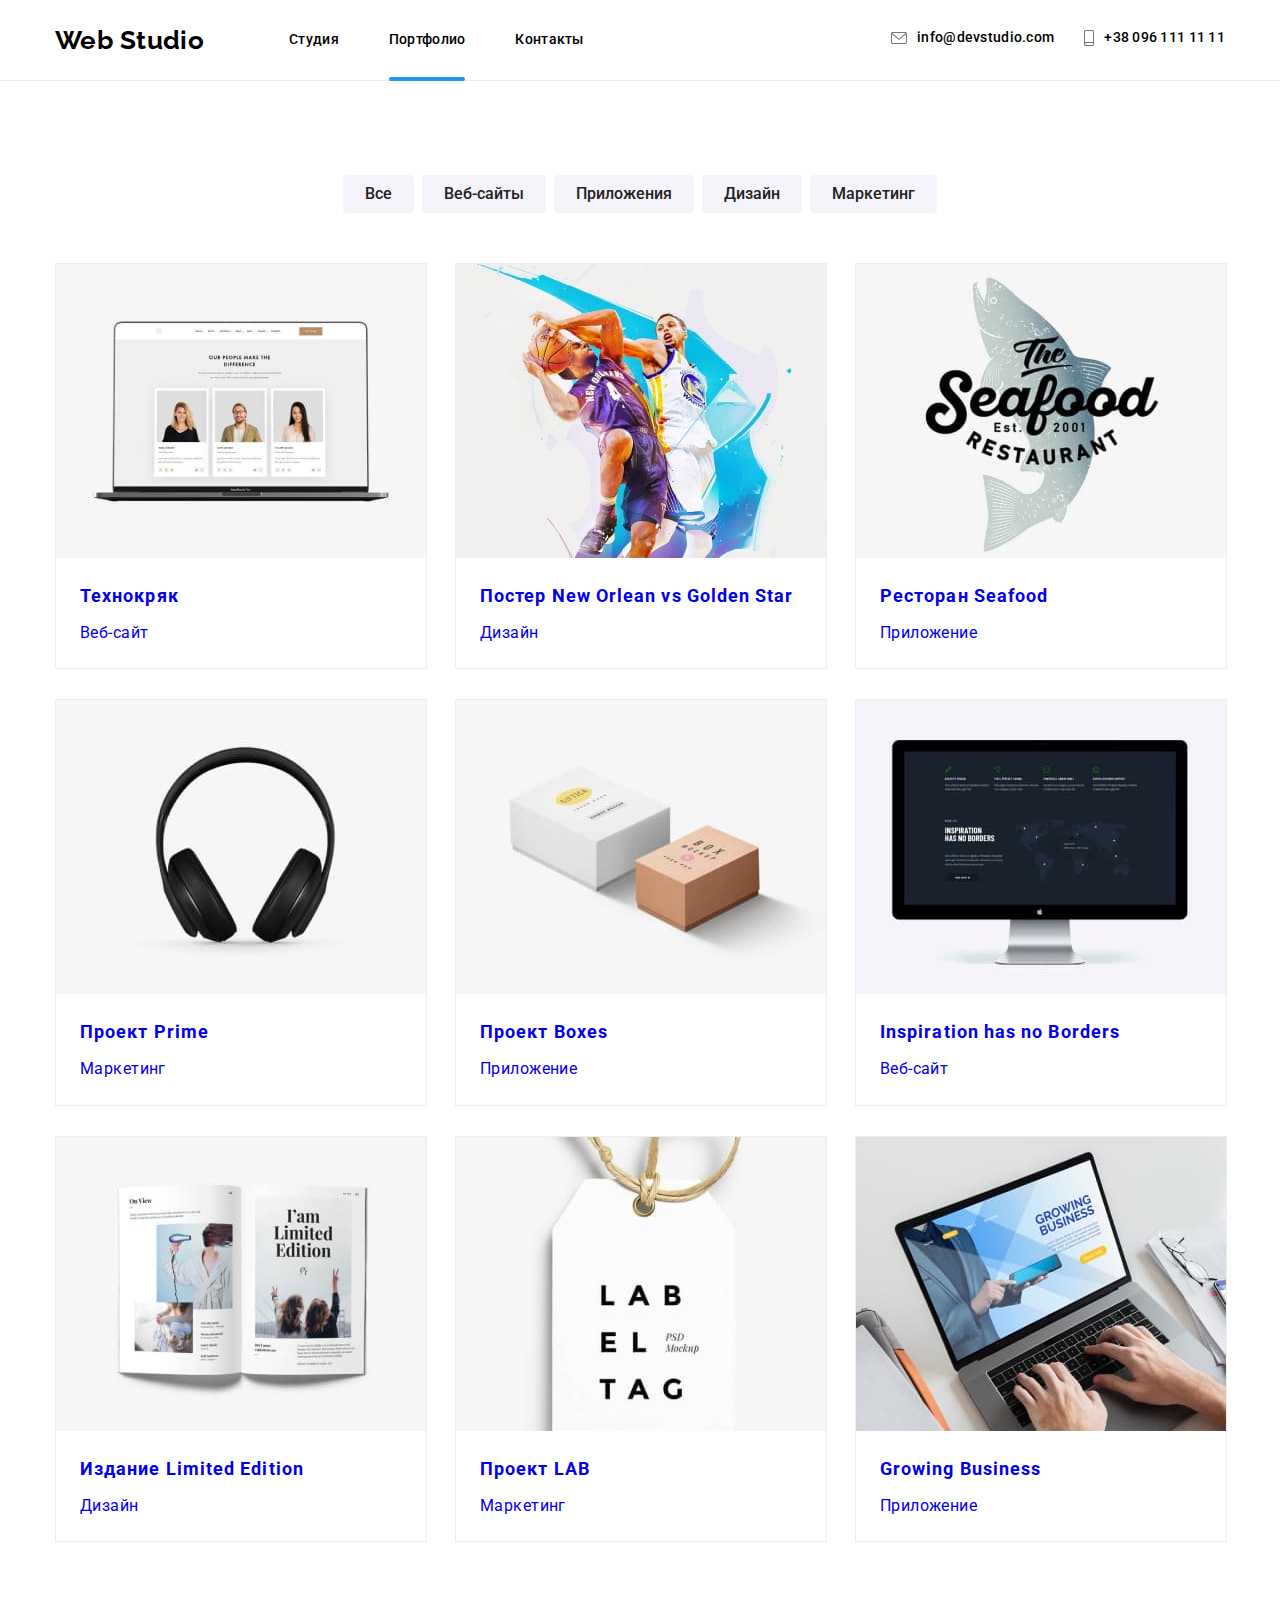
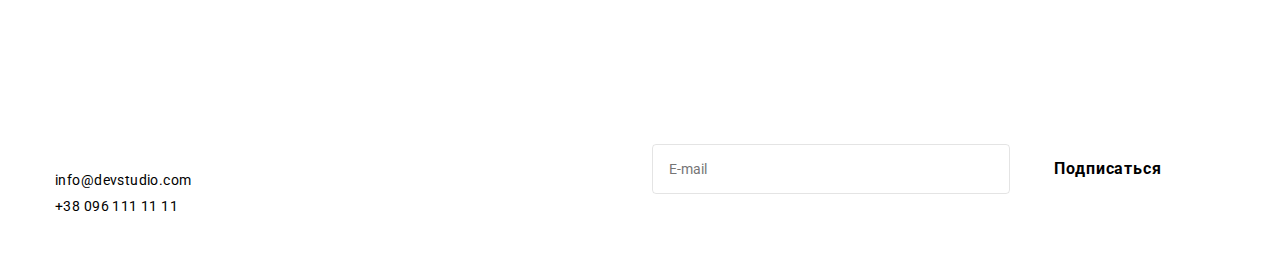
==== portfolio.html @ de75bc62 "Summary" ====
<!DOCTYPE html>
<html lang="ru">

<head>
  <meta charset="UTF-8">
  <meta name="viewport" content="width=device-width, initial-scale=1.0">
  <title>Портфолио</title>
  <link href="https://fonts.googleapis.com/css2?family=Raleway:wght@700&family=Roboto:wght@400;500;700;900&display=swap" rel="stylesheet">
  <link rel="stylesheet" href="https://cdnjs.cloudflare.com/ajax/libs/modern-normalize/0.7.0/modern-normalize.min.css">
  <link rel="stylesheet" href="./css/style.css">
  <script src="https://ajax.googleapis.com/ajax/libs/jquery/3.5.1/jquery.min.js"></script>
  <script src="./js/active-script.js"></script>
</head>

<body>
  <!-- Шапка сайта  -->
  <header class="page-header">

    <nav>
      <div class="container main-cont">
        <a href="./index.html" title="Logo" class="logo reset-link" lang="en"><span class="logo-color">Web</span> Studio</a>

        <ul class="menu reset-ul">
          <li class="items"><a href="./index.html" class="menu-link reset-link">Студия</a></li>
          <li class="items"><a href="./portfolio.html" class="menu-link reset-link">Портфолио</a></li>
          <li class="items"><a href="./" class="menu-link reset-link">Контакты</a></li>
        </ul>

        <ul class="contact reset-ul">
          <li class="items">
            <a href="mailto:info@devstudio.com" class="contact-link reset-link" lang="en">
              <svg class="icon-envelope">
                <use href="./images/sprite.svg#icon-envelope"></use>
              </svg><span>info@devstudio.com</span></a>
          </li>
          <li class="items">
            <a href="tel:+380961111111" class="contact-link reset-link">
              <svg class="icon-smartphone">
                <use href="./images/sprite.svg#icon-smartphone"></use>
              </svg><span>+38 096 111 11 11</span></a>
          </li>

        </ul>
      </div>
    </nav>
  </header>

  <section class="portfolio">
    <div class="container">

      <!-- Придумал заголовок H1  -->
      <h1 class="portfolio-title reset visually-hidden">Наши работы</h1>

      <nav>

        <ul class="menu-filter reset-ul">
          <li class="items">
            <button type="button" class="menu-button reset-button">Все</button>
          </li>
          <li class="items">
            <button type="button" class="menu-button reset-button">Веб-сайты</button>
          </li>
          <li class="items">
            <button type="button" class="menu-button reset-button">Приложения</button>
          </li>
          <li class="items">
            <button type="button" class="menu-button reset-button">Дизайн</button>
          </li>
          <li class="items">
            <button type="button" class="menu-button reset-button">Маркетинг</button>
          </li>

        </ul>

      </nav>

      <div class="project">

        <ul class="project-list reset-ul">

          <li class="project-items">
            <a href="" class="project-items-link reset-link">
<div class="project-items_images">
              <img src="./images/tehno.jpg" width="370" alt="Технокряк">
              <div class="project-items_text">
                <p class="project-desc reset">Технокряк это современная площадка распространения коронавируса. Компании используют эту платформу для цифрового шпионажа и атак на защищённые сервера конкурентов.</p>
               </div>
              </div>
              <div class="project-block">
                <h3 class="project-title reset">
                Технокряк
            </h3>
                <p class="project-text reset">Веб-сайт</p>
               
              </div>

            </a>
          </li>
          <li class="project-items">
            <!-- По макету я так понял, что при наведении на курсора на весь блок  -->
            <a href="" class="project-items-link reset-link">
              <div class="project-items_images">
              <img src="./images/poster.jpg" width="370" alt="Постер">
              <div class="project-items_text">
                <p class="project-desc reset">Технокряк это современная площадка распространения коронавируса. Компании используют эту платформу для цифрового шпионажа и атак на защищённые сервера конкурентов.</p>
               </div>
              </div>
              <div class="project-block">
                <h3 class="project-title reset">
            Постер New Orlean vs Golden Star
        </h3>
                <p class="project-text reset">Дизайн</p>
               
              </div>
            </a>
          </li>
          <li class="project-items">
            <a href="" class="project-items-link reset-link">
              <div class="project-items_images">
              <img src="./images/restoran.jpg" width="370" alt="Ресторан морепродукты">
              <div class="project-items_text">
                <p class="project-desc reset">Технокряк это современная площадка распространения коронавируса. Компании используют эту платформу для цифрового шпионажа и атак на защищённые сервера конкурентов.</p>
               </div>
              </div>
              <div class="project-block">
                <h3 class="project-title reset">
            Ресторан Seafood
        </h3>
                <p class="project-text reset">Приложение</p>
                
              </div>
            </a>
          </li>

          <li class="project-items">
            <a href="" class="project-items-link reset-link">
              <div class="project-items_images">
              <img src="./images/project-prime.jpg" width="370" alt="Проект Прайм">
              <div class="project-items_text">
                <p class="project-desc reset">Технокряк это современная площадка распространения коронавируса. Компании используют эту платформу для цифрового шпионажа и атак на защищённые сервера конкурентов.</p>
               </div>
              </div>
              <div class="project-block">
                <h3 class="project-title reset">
                    Проект Prime
                </h3>
                <p class="project-text reset">Маркетинг</p>
              
              </div>
            </a>
          </li>
          <li class="project-items">

            <a href="" class="project-items-link reset-link">
              <div class="project-items_images">
              <img src="./images/project-box.jpg" width="370" alt="Проект ящики">
              <div class="project-items_text">
                <p class="project-desc reset">Технокряк это современная площадка распространения коронавируса. Компании используют эту платформу для цифрового шпионажа и атак на защищённые сервера конкурентов.</p>
               </div>
              </div>
              <div class="project-block">
                <h3 class="project-title reset">
                    Проект Boxes
                </h3>
                <p class="project-text reset">Приложение</p>
               
              </div>
            </a>
          </li>
          <li class="project-items">

            <a href="" class="project-items-link reset-link">
              <div class="project-items_images">
              <img src="./images/inspiration.jpg" width="370" alt="Стремление не имеет границ">
              <div class="project-items_text">
                <p class="project-desc reset">Технокряк это современная площадка распространения коронавируса. Компании используют эту платформу для цифрового шпионажа и атак на защищённые сервера конкурентов.</p>
               </div>
              </div>
              <div class="project-block">
                <h3 class="project-title reset" lang="en">
                    Inspiration has no Borders
                </h3>
                <p class="project-text reset">Веб-сайт</p>
              
              </div>
            </a>
          </li>

          <li class="project-items">
            <a href="" class="project-items-link reset-link">
              <div class="project-items_images">
              <img src="./images/izdanie.jpg" width="370" alt="Издание">
              <div class="project-items_text">
                <p class="project-desc reset">Технокряк это современная площадка распространения коронавируса. Компании используют эту платформу для цифрового шпионажа и атак на защищённые сервера конкурентов.</p>
               </div>
              </div>
              <div class="project-block">
                <h3 class="project-title reset" lang="en">
                    Издание Limited Edition
                </h3>
                <p class="project-text reset">Дизайн</p>
               
              </div>
            </a>
          </li>
          <li class="project-items">
            <a href="" class="project-items-link reset-link">
              <div class="project-items_images">
              <img src="./images/project-lab.jpg" width="370" alt="Проект лаб">
              <div class="project-items_text">
                <p class="project-desc reset">Технокряк это современная площадка распространения коронавируса. Компании используют эту платформу для цифрового шпионажа и атак на защищённые сервера конкурентов.</p>
               </div>
              </div>
              <div class="project-block">
                <h3 class="project-title reset">
                    Проект LAB
                </h3>
                <p class="project-text reset">Маркетинг</p>
               
              </div>
            </a>
          </li>
          <li class="project-items">
            <a href="" class="project-items-link reset-link">
              <div class="project-items_images">
              <img src="./images/growing.jpg" width="370" alt="Растущий бизнес">
              <div class="project-items_text">
                <p class="project-desc reset">Технокряк это современная площадка распространения коронавируса. Компании используют эту платформу для цифрового шпионажа и атак на защищённые сервера конкурентов.</p>
               </div>
              </div>
              <div class="project-block">
                <h3 class="project-title reset" lang="en">
                    Growing Business
                </h3>
                <p class="project-text reset">Приложение</p>
              
              </div>
            </a>
          </li>
        </ul>

      </div>
    </div>
  </section>
  <footer>
    <div class="footer">
      <div>
        <a href="./index.html" class="logo-footer reset-link" lang="en"><span class="logo-color">Web</span> Studio</a>
        <address>

        <ul class="reset-ul">
            <li class="contact-text">г. Киев, пр-т Леси Украинки, 26</li>
            <li class="marg"><a href="mailto:info@devstudio.com" class="contact-link reset-link" lang="en"> info@devstudio.com </a></li>
            <li class="marg"><a href="tel:+380961111111" class="contact-link reset-link"> +38 096 111 11 11 </a></li></ul>
    </address>
      </div>
      <div class="social">
        <b class="social-title reset">присоединяйтесь</b>
        <ul class="social-list reset-ul">
          <li class="items">
            <a href="" class="social-link reset-link">
              <svg width="20" height="20">
                <use href="./images/sprite.svg#icon-instagram"></use>
              </svg>
            </a>
          </li>
          <li class="items">
            <a href="" class="social-link reset-link">
              <svg width="20" height="20">
                <use href="./images/sprite.svg#icon-twitter"></use>
              </svg>
            </a>
          </li>
          <li class="items">
            <a href="" class="social-link reset-link">
              <svg width="20" height="20">
                <use href="./images/sprite.svg#icon-facebook"></use>
              </svg>
            </a>
          </li>
          <li class="items">
            <a href="" class="social-link reset-link">
              <svg width="20" height="20">
                <use href="./images/sprite.svg#icon-linkedin"></use>
              </svg>
            </a>
          </li>
        </ul>

      </div>
      <div class="footer-form">
        <b class="social-title reset">Подпишитесь на рассылку</b>
        <form action="" class="footer-form-action">
          <input type="email" name="mail" id="mail" placeholder="E-mail"> 
          <button type="submit" class="button reset-button">Подписаться<svg width="24" height="24" class="footer-botton_icon">
            <use href="./images/sprite.svg#icon-send"></use>
          </svg> </button>
        </form>
      </div>
    </div>

  </footer>

</body>

</html>
---- css/style.css ----
`/* Ширина сайта 1600px  */
/* Ширина портфолио 1170px */
/* Отступы портфолио margin 215px */

:root {
 --primary-text-color:#757575;
--bg-color:#ffffff;
--title-text-color:#212121;
--accent-color:#2196F3;
--button-color:#ffffff;
--bg-footer:#2F303A;

}

body
{
background-color: var(--bg-color);
color: var(--primary-text-color);
font-family: 'Roboto', sans-serif;
font-size: 14px;
line-height: 1.17;
letter-spacing: 0.03em;
}

footer {
background-color: var(--bg-footer);
}

img {
display: block;
}

/* Сброс стилей списка */
.reset-ul {
padding: 0;
margin: 0;
list-style-type: none;
} 
input:focus {
    outline: none;
}
textarea {
    outline: none;
}
/* Сброс стилей  */
:focus {
    outline: none;
}

.reset {
    padding: 0;
    margin: 0;     
}

.reset-link {

    text-decoration: none;   
}

.reset-button {
    border:0;
}

.reset-h {
margin:0;
padding:0;

}

.reset-p {
margin:0;
padding:0;

}
/* Можно было сделать сброс по тегам, или еще проще подключить  reset.css */

.visually-hidden {
    position: absolute !important;
    clip: rect(1px 1px 1px 1px); /* IE6, IE7 */
    clip: rect(1px, 1px, 1px, 1px);
    padding:0 !important;
    border:0 !important;
    height: 1px !important; 
    width: 1px !important; 
    overflow: hidden;}
    
address {

    font-style: normal;  
}

/* Временно дял красоты */

.page-header {
border-bottom: 1px solid #ECECEC;
}

.logo {

   color: var(--title-text-color); 

   font-family: 'Raleway', sans-serif;
   font-weight:700;
   font-size: 26px;
   line-height: 1.19;
}
.logo-color {

color:var(--accent-color); 

}
.main-cont {
display: flex;
align-items: center;


}
.menu {
display: flex;
margin-left: 85px;

    
font-weight: 500;
font-size: 14px;
line-height: 1.14;
letter-spacing: 0.02em;
}

.menu .items:not(:last-child) {
margin-right: 50px;
}

.menu-link {
padding-left: 0;
display: block;
padding-top: 32px;
padding-bottom: 32px;
color: var(--title-text-color);
transition: color 250ms cubic-bezier(0.4, 0, 0.2, 1);
}

.menu .items {
position: relative;
}

.menu-link:hover::after{
display:inherit;
content: '';
background-color: #2196F3;
}

.menu .active {
    color:var(--accent-color);
}

.menu .active::after {
    display:inherit;
    content: '';
    width: 100%;
    height: 4px;
    background-color: #2196F3;
    border-radius: 2px;
    position: absolute;
    bottom: -1px;
    left:0;
}


.menu-link:hover, .menu-link:focus {
color: var(--accent-color);

}
/* .menu-link:active {
    color: var(--accent-color);  
} */

.contact {
display: flex;
margin-left: auto;

font-weight: 500;
font-size: 14px;
line-height: 1.14;
letter-spacing: 0.02em;
}

.contact .items + .items {
    margin-left: 30px;
}

.contact-link  {
display: inline-flex;
align-items: center;
color: var(--primary-text-color);
fill:#757575;
transition: color 250ms cubic-bezier(0.4, 0, 0.2, 1), fill 250ms cubic-bezier(0.4, 0, 0.2, 1);

}

.contact-link:hover, contact-link:focus {
color:var(--accent-color);
fill:#2196F3;

}
.contact-text {
color:#ffffff;  

line-height: 1.17;
}

.hero
{
    max-width: 1600px;
    min-height: 600px;
    margin-left: auto;
    margin-right: auto;
    background-image: linear-gradient(to right, rgba(47, 48, 58, 0.4),rgba(47, 48, 58, 0.4)), url(../images/header.jpg);
    background-color: black;
    background-repeat: no-repeat;
    background-position: center;
    background-size: cover;
    text-align: center;
    display: flex;

}
.hero-wrap {
    max-width: 696px;
    margin: auto;
    padding:0 15px;
}

.hero-title {
margin-top: 0;
margin-bottom: 30px;
color:#ffffff;

font-weight: 900;
font-size: 44px;
line-height: 1.36;
letter-spacing: 0.06em;
}

.portfolio-title {
margin-top: 0;
margin-bottom: 30px;
color:#ffffff;

font-weight: 900;
font-size: 44px;
line-height: 1.36;
letter-spacing: 0.06em;
text-align: center;
}

/* Мне кажется логичней и удобней так сделать, у нас h2  одинаковый на всех страницах 
Но если нужно можно создать отдельных класс   */
h2 {
color: var(--title-text-color);
font-weight: 700;
font-size: 36px;
line-height: 1.17;
text-align: center;
}

.feature-title {
color: var(--title-text-color);

font-weight: 700;
line-height: 1.14;


}
.feature-desc {
color: var(--title-text-color);
font-weight: 700;
line-height: 1.14;
text-transform: uppercase;

margin-bottom:10px;
}

.feature-text {
line-height: 1.714;
}

.box-title {
color:#ffffff;  
font-weight: 700;
line-height: 1.14;
text-transform: uppercase;
}
.team-title {
display: block;
margin-top: 30px;
color: var(--title-text-color);

font-weight: 500;
font-size: 16px;
line-height: 1.19;

}
.team-text {
display: block;
margin-top:10px;
margin-bottom: 16px;
font-size: 16px;
line-height: 1.19;

}


.button {
display: inline-block;
min-width: 200px;
min-height: 50px;
margin: auto;
border-radius: 4px;
color:var(--button-color);
background-color: var(--accent-color);

font-weight: 700;
font-size: 16px;
line-height: 1.9;
letter-spacing: 0.06em;
transition: background-color 250ms cubic-bezier(0.4, 0, 0.2, 1);

}

.button:hover, .button:focus {
background-color: #188CE8;
cursor: pointer;
}

.menu-button {
padding:6px 22px;
background-color: #F5F4FA;
color:#212121;
border-radius: 4px;
font-weight: 500;
font-size: 16px;
line-height:1.625;
cursor: pointer;
transition: color 250ms cubic-bezier(0.4, 0, 0.2, 1), background-color 250ms cubic-bezier(0.4, 0, 0.2, 1);
}

.menu-button:hover, .menu-button:focus{
    background-color: var(--accent-color);
    color: var(--button-color);
    }
    
.project-title {
margin-bottom: 4px;
color:var(--title-text-color);
font-weight: 700;
font-size: 18px;
line-height: 2;
letter-spacing: 0.06em;
}


.menu-filter {
    display: flex;
    justify-content: center;
}

.menu-filter .items + .items{
    margin-left:8px;
}
.project{
    margin-top: 50px;
    
}
.project-text {
color: var(--primary-text-color);
font-size: 16px;
line-height: 1.9;

}

.project-desc {
color:#ffffff;

font-size: 18px;
line-height: 1.6;
}

.logo-footer {
display: block;
margin-bottom: 20px;
font-family: 'Raleway', sans-serif;
font-weight:700;
font-size: 26px;
line-height: 1.19;

color: #ffffff;
}

.feature-list, .box-list, .client-list, .team-list {
display: flex;
}

/* Классы одинаковые, можно прописать в одну строку */
/* .box-list {
    display: flex;
    padding-top: 50px;
    }

    .client-list {
        display: flex;
        padding-top: 50px;
    }
    .team-list {
        display: flex;
        padding-top: 50px;
    
    } */


.feature-list .items + .items {

margin-left: 30px;
}
/* .feature-list .items:not(:first-child)
{
    margin-left: 30px;

} */


.box {
    padding-top:94px;
    padding-bottom:94px;
    text-align: center;
}

.team {
    padding-top:94px; 
    padding-bottom:94px;
    text-align: center;
    background-color: #F5F4FA;

}
.feature {
    padding-top:94px; 
}
.client {
    padding-top: 94px;
    padding-bottom: 94px;
}

.portfolio {
padding-top:94px; 
padding-bottom:94px;

}

.container {
width: 1200px;
margin-left: auto;
margin-right: auto;
padding-left: 15px;
padding-right: 15px;

}


/* .box-list .items {
width: calc((100% - 60px)/3); 
} */

.box-list .items + .items {
margin-left:30px;
}

.indent {
    margin-bottom: 50px;
}

.client-list .items + .items {
margin-left:30px; 
}


.team-icon {
    display: flex;
    justify-content: center;
    margin-bottom: 24px;

}
/* .team {
    text-align: center;
    background-color: #F5F4FA;
} */

.team-style {
    width: calc((100% - 90px)/4);
    background-color: var(--bg-color);
    box-shadow: 0px 1px 3px rgba(0, 0, 0, 0.12), 0px 1px 1px rgba(0, 0, 0, 0.14), 0px 2px 1px rgba(0, 0, 0, 0.2);
    border-radius: 0px 0px 4px 4px;
}

.team-style:not(:last-child) {
    margin-right: 30px;
}



/* Футер */
.footer {
display: flex;
justify-content: space-between;
align-items: baseline;
width: 1200px;
margin-left: auto;
margin-right: auto;
padding-left: 15px;
padding-right: 15px;
padding-top: 60px;
padding-bottom: 60px;
}

.marg {
margin-top: 9px;

}

.social-list {
display: flex;

}

.social-list .items + .items {
    margin-left:10px;
    
}


.social-title {
display: block;
padding-bottom: 20px;
color:#ffffff;  
font-weight: 700;
line-height: 1.14;
text-transform: uppercase;
}

.project-list {
    display: flex;
    flex-wrap: wrap;
    
}


.project-items {
width: calc((100% - 60px)/3);
margin-right: 30px;
margin-bottom: 30px;
}

.project-items:nth-child(3n){
    margin-right: 0;
} 

 .project-items:nth-last-child(-n+3) {
    margin-bottom: 0;
   
} 
.project-block {
    margin: 20px 24px;
}

.project-items-link {
    display: inline-block;
    border: 1px solid #EEEEEE;
    }

.project-items-link:hover, .project-items-link:focus {

box-shadow: 0px 1px 1px rgba(0, 0, 0, 0.12), 0px 4px 4px rgba(0, 0, 0, 0.06), 1px 4px 6px rgba(0, 0, 0, 0.16);
}
/* Svg sprite все эти с параметры можно было прописать в inline svg, но я решил прописать в  css для практики  */

.icon-smartphone {
width: 10px;
height: 16px;
margin-right: 10px;

}

.icon-envelope{
    width: 16px;
    height: 12px;  
    margin-right: 10px;
}

/*   Стили для контейнера Особенности */
.icon-items {
    width: 270px;
    height: 120px;
    display: inline-flex;
    align-items: center;
    justify-content: center;
    background: #F5F4FA;
    border-radius: 4px;
    margin-bottom: 30px;
}

/* Стили для ссылок соц.сетей наша команда и футер  */

.social-link {
width: 44px;
height: 44px;
display: inline-flex;
align-items: center;
justify-content: center;
background-color: rgba(255, 255, 255, 0.1);
border-radius: 50%;
fill:#ffffff;
transition: background-color 250ms cubic-bezier(0.4, 0, 0.2, 1), fill 250ms cubic-bezier(0.4, 0, 0.2, 1);
}

.social-link:hover, .social-link:focus {
    background-color: #2196F3;
    fill:#ffffff;
 

}

.team-icon-link {
    width: 44px;
    height: 44px;
    display: inline-flex;
    align-items: center;
    justify-content: center;
    fill:#afb1b8;
    border-radius: 50%;
    /* transition: fill 250ms cubic-bezier(0.4, 0, 0.2, 1); */
    transition: background-color 250ms cubic-bezier(0.4, 0, 0.2, 1),
    fill 250ms cubic-bezier(0.4, 0, 0.2, 1);
   
}

.team-icon-link:hover, .team-icon-link:focus {
    fill:#FFFFFF;
    background-color: #2196F3;
    border-radius: 50%;
}

.team-icon .items + .items {
    margin-left:10px;
}

.client-list-link {
    width: 170px;
    height: 90px;
    display: inline-flex;
    align-items: center;
    justify-content: center;
    border: 1px solid #AFB1B8;
    border-radius: 4px;
    fill:#afb1b8;
    transition: border-color 250ms cubic-bezier(0.4, 0, 0.2, 1),
    fill 250ms cubic-bezier(0.4, 0, 0.2, 1);
    
}

.client-list-link:hover, .client-list-link :focus {
    fill:#2196F3;
    border-color: #2196F3;
}

.items-box-1 {
    position: relative;
}

.items-box-2 {
    position: absolute;
    width: 100%;
    min-height: 70px;
    background-color:rgba(47, 48, 58, 0.8);
    bottom: 0;
    display: flex;
    align-items: center;
    justify-content: center;
}

.items-box-2_title {
color:#ffffff;
font-weight: 700;
text-transform: uppercase;
line-height: 1.14;
}

.project-items_images {
position: relative;
overflow: hidden;

}

.project-items_text {
    position: absolute;
    top: 0;
    left:0;
    width: 100%;
    height: 100%;
    background: rgba(33, 150, 243, 0.9);
    display: flex;
    align-items: center;
    justify-content: center;
    padding-left: 24px;
    padding-right: 24px;
    transform: translateY(100%);
    transition: transform 250ms cubic-bezier(0.4, 0, 0.2, 1);
    
}

.project-items-link:hover .project-items_text,
.project-items-link:focus .project-items_text {
    transform: translateY(0%);
}

/* Модальное окно */

.backdrop {
position: fixed;
top:0;
left:0;
width: 100%;
height: 100%;
background-color: rgba(0, 0, 0, 0.2);
opacity: 1;
transition: opacity 250ms cubic-bezier(0.4, 0, 0.2, 1);
}

.modal {
position: absolute;
width: 528px;
height: 581px;
top:50%;
left:50%;
background-color: #FFFFFF;
box-shadow: 0px 1px 3px rgba(0, 0, 0, 0.12), 0px 1px 1px rgba(0, 0, 0, 0.14), 0px 2px 1px rgba(0, 0, 0, 0.2);
border-radius: 4px;
transform: translate(-50%,-50%) scale(1);
transition: all 250ms cubic-bezier(0.4, 0, 0.2, 1);
}

.backdrop.is-hidden {
opacity: 0;
visibility: hidden;
pointer-events: none;
}

.backdrop.is-hidden .modal {
transform: translate(-50%,-50%) scale(0.2);
}

.close-modal {
position: absolute;
width: 30px;
height:30px;
top:0;
right:0;
margin-top: 8px;
margin-right: 8px;
display: flex;
align-items: center;
justify-content: center;
background-color:#ffffff;
border: 1px solid rgba(0, 0, 0, 0.1);
border-radius: 50%;
cursor: pointer;
transition: fill 250ms cubic-bezier(0.4, 0, 0.2, 1);
}

.close-modal:hover, .close-modal:focus  {
fill: var(--accent-color);
}

.footer-form-action .button {
    display: inline-flex;
    justify-content: center;
    align-items: center;
    margin-left: 12px;
    transition: all 250ms cubic-bezier(0.4, 0, 0.2, 1);
}

.footer-form-action .button:hover, .footer-form-action .button:focus  {
background-color: #188CE8;
}

.footer-form-action input {
min-width: 358px;
min-height: 50px;
border: 1px solid rgba(165, 165, 165, 0.3);
border-radius: 4px;
background: transparent;
padding-left: 16px;
color: var(--button-color);
}

.footer-botton_icon {
margin-left: 10px;
fill:#ffffff;

}
.modal-form {
margin-top: 40px;

}

.modal-form_title {
margin-bottom: 12px;
 font-weight: 700;
 font-size: 20px;
 line-height: 1.15;
 text-align: center;
 color: #212121;
}

.modal-form_action-input {

display: flex;
flex-direction: column;
max-width: 448px;
margin-left: auto;
margin-right: auto;

font-size: 12px;
letter-spacing: 0.01em;

}


.modal-form_action-check {
    margin-top: 20px;
    max-width: 423px;
    margin-left: auto;
    margin-right: auto;
}



.modal-form_action-check {

font-size: 14px;
line-height: 24px;
/* identical to box height, or 171% */
letter-spacing: 0.03em;
color: #757575;
}

.modal-form_action-input input {
border: 1px solid rgba(33, 33, 33, 0.2);
border-radius: 4px;
width: 100%;
height: 40px;
padding-left: 42px;
}

.modal-form_action-input input:hover, .modal-form_action-input input:focus  {
    border: 1px solid #2196F3;
    cursor: pointer;
}
.modal-form_action-input:focus-within {
    fill:var(--accent-color);
}
.modal-form_action-input textarea {
    border: 1px solid rgba(33, 33, 33, 0.2);
    border-radius: 4px;
    resize: none;
    width: 448px;
    height: 120px;
    margin-top:4px;
    padding:12px 16px;
}

.modal-form_action-input textarea:hover, 
.modal-form_action-input textarea:focus {
    border: 1px solid #2196F3;
    cursor: pointer;
}
.modal-form_action-input textarea::placeholder {
line-height: 1.14;
letter-spacing: 0.01em;
color: rgba(117, 117, 117, 0.5);
}

.modal-form_button {

margin-top: 30px;
text-align: center;
}

.modal-form_action-input + .modal-form_action-input {
margin-top:10px;
}
.modal-form_button .button {
    transition: background-color 250ms cubic-bezier(0.4, 0, 0.2, 1);
}
.modal-form_button .button:hover, .modal-form_button .button:focus {
    background-color: #188CE8;
}

.modal-form_action-link {
color:var(--accent-color);
text-decoration: underline;
}
.modal-form_action-link:hover, .modal-form_action-link:focus {
    text-decoration: none;
}

.modal-form_icon {
    position: relative;
    margin-top: 4px;
}

.modal-form_icon:hover, .modal-form_icon:focus {
 
fill:var(--accent-color);

}
.modal-form_icon-input {
    position: absolute;
    left: 0;
    top: 50%;
    transform: translateY(-50%);
    margin-left:12px;
    pointer-events: none;
}

.modal-form_check-label {
display: flex;
align-items: center;
}


.modal-form_check-label::before{
    content: '';
    display: flex;
    align-items: center;
    display: block;
    width: 16px;
    height: 15px;
    background-image: url(../images/form-icon.svg);
    background-repeat: no-repeat;
    margin-right: 10px;
}
.modal-form_check:checked + .modal-form_check-label::before{
    background-image: url(../images/forma-icon-checked.svg);
    background-repeat: no-repeat;
    background-color: #2196F3;
    border-radius: 2px;
    background-position: center;
    /* transition: background-color 250ms cubic-bezier(0.4, 0, 0.2, 1); */
}
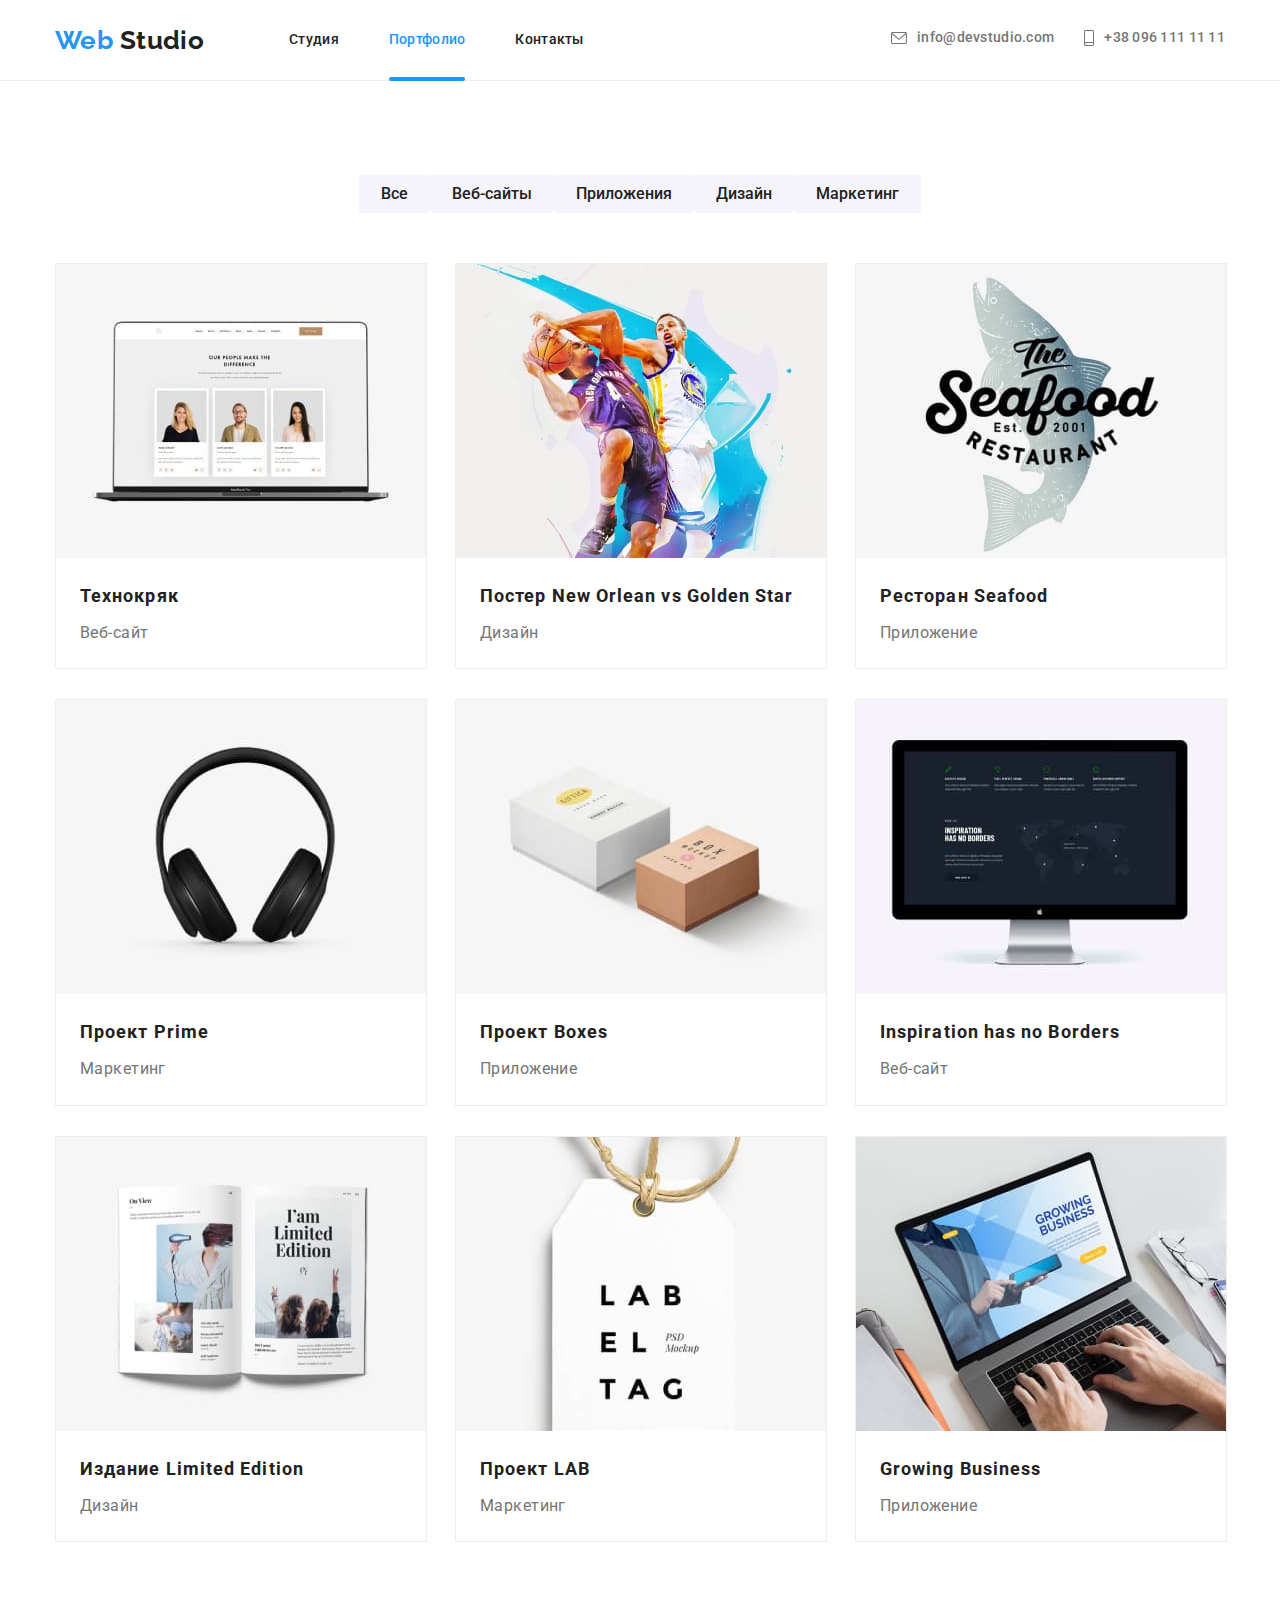
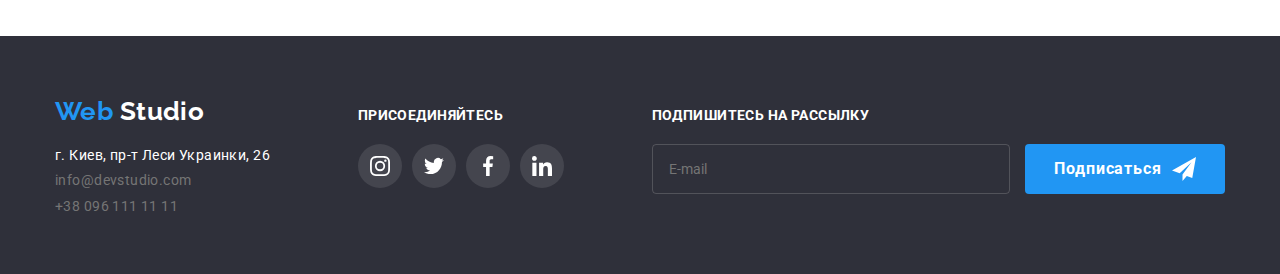
==== commit e41bedf7: "Summary" ====
--- a/portfolio.html
+++ b/portfolio.html
@@ -7,7 +7,7 @@
   <title>Портфолио</title>
   <link href="https://fonts.googleapis.com/css2?family=Raleway:wght@700&family=Roboto:wght@400;500;700;900&display=swap" rel="stylesheet">
   <link rel="stylesheet" href="https://cdnjs.cloudflare.com/ajax/libs/modern-normalize/0.7.0/modern-normalize.min.css">
-  <link rel="stylesheet" href="./css/style.css">
+  <link rel="stylesheet" href="./css/main.min.css">
   <script src="https://ajax.googleapis.com/ajax/libs/jquery/3.5.1/jquery.min.js"></script>
   <script src="./js/active-script.js"></script>
 </head>
@@ -17,27 +17,27 @@
   <header class="page-header">
 
     <nav>
-      <div class="container main-cont">
-        <a href="./index.html" title="Logo" class="logo reset-link" lang="en"><span class="logo-color">Web</span> Studio</a>
-
-        <ul class="menu reset-ul">
-          <li class="items"><a href="./index.html" class="menu-link reset-link">Студия</a></li>
-          <li class="items"><a href="./portfolio.html" class="menu-link reset-link">Портфолио</a></li>
-          <li class="items"><a href="./" class="menu-link reset-link">Контакты</a></li>
-        </ul>
-
-        <ul class="contact reset-ul">
-          <li class="items">
-            <a href="mailto:info@devstudio.com" class="contact-link reset-link" lang="en">
+      <div class="container main-menu">
+        <a href="./index.html" title="Logo" class="logo" lang="en"><span class="logo-color">Web</span> Studio</a>
+
+        <ul class="menu-list">
+          <li class="items"><a href="./index.html" class="menu-list-link">Студия</a></li>
+          <li class="items"><a href="./portfolio.html" class="menu-list-link">Портфолио</a></li>
+          <li class="items"><a href="./" class="menu-list-link">Контакты</a></li>
+        </ul>
+
+        <ul class="contact">
+          <li class="items">
+            <a href="mailto:info@devstudio.com" class="contact-link" lang="en">
               <svg class="icon-envelope">
                 <use href="./images/sprite.svg#icon-envelope"></use>
-              </svg><span>info@devstudio.com</span></a>
-          </li>
-          <li class="items">
-            <a href="tel:+380961111111" class="contact-link reset-link">
+              </svg> <span>info@devstudio.com</span></a>
+          </li>
+          <li class="items">
+            <a href="tel:+380961111111" class="contact-link">
               <svg class="icon-smartphone">
                 <use href="./images/sprite.svg#icon-smartphone"></use>
-              </svg><span>+38 096 111 11 11</span></a>
+              </svg> <span>+38 096 111 11 11</span></a>
           </li>
 
         </ul>
@@ -49,190 +49,190 @@
     <div class="container">
 
       <!-- Придумал заголовок H1  -->
-      <h1 class="portfolio-title reset visually-hidden">Наши работы</h1>
+      <h1 class="portfolio-title visually-hidden">Наши работы</h1>
 
       <nav>
 
-        <ul class="menu-filter reset-ul">
-          <li class="items">
-            <button type="button" class="menu-button reset-button">Все</button>
-          </li>
-          <li class="items">
-            <button type="button" class="menu-button reset-button">Веб-сайты</button>
-          </li>
-          <li class="items">
-            <button type="button" class="menu-button reset-button">Приложения</button>
-          </li>
-          <li class="items">
-            <button type="button" class="menu-button reset-button">Дизайн</button>
-          </li>
-          <li class="items">
-            <button type="button" class="menu-button reset-button">Маркетинг</button>
+        <ul class="portfolio-menu-filter">
+          <li class="items">
+            <button type="button" class="portfolio-menu-button ">Все</button>
+          </li>
+          <li class="items">
+            <button type="button" class="portfolio-menu-button ">Веб-сайты</button>
+          </li>
+          <li class="items">
+            <button type="button" class="portfolio-menu-button ">Приложения</button>
+          </li>
+          <li class="items">
+            <button type="button" class="portfolio-menu-button ">Дизайн</button>
+          </li>
+          <li class="items">
+            <button type="button" class="portfolio-menu-button ">Маркетинг</button>
           </li>
 
         </ul>
 
       </nav>
 
-      <div class="project">
-
-        <ul class="project-list reset-ul">
-
-          <li class="project-items">
-            <a href="" class="project-items-link reset-link">
-<div class="project-items_images">
+      <div class="portfolio-project">
+
+        <ul class="portfolio-project-list ">
+
+          <li class="portfolio-project-items">
+            <a href="" class="portfolio-project-items-link ">
+<div class="portfolio-project-items_images">
               <img src="./images/tehno.jpg" width="370" alt="Технокряк">
-              <div class="project-items_text">
-                <p class="project-desc reset">Технокряк это современная площадка распространения коронавируса. Компании используют эту платформу для цифрового шпионажа и атак на защищённые сервера конкурентов.</p>
-               </div>
-              </div>
-              <div class="project-block">
-                <h3 class="project-title reset">
+              <div class="portfolio-project-items_text">
+                <p class="portfolio-project-desc">Технокряк это современная площадка распространения коронавируса. Компании используют эту платформу для цифрового шпионажа и атак на защищённые сервера конкурентов.</p>
+               </div>
+              </div>
+              <div class="portfolio-project-block">
+                <h3 class="portfolio-project-title">
                 Технокряк
             </h3>
-                <p class="project-text reset">Веб-сайт</p>
-               
-              </div>
-
-            </a>
-          </li>
-          <li class="project-items">
+                <p class="portfolio-project-text">Веб-сайт</p>
+               
+              </div>
+
+            </a>
+          </li>
+          <li class="portfolio-project-items">
             <!-- По макету я так понял, что при наведении на курсора на весь блок  -->
-            <a href="" class="project-items-link reset-link">
-              <div class="project-items_images">
+            <a href="" class="portfolio-project-items-link ">
+              <div class="portfolio-project-items_images">
               <img src="./images/poster.jpg" width="370" alt="Постер">
-              <div class="project-items_text">
-                <p class="project-desc reset">Технокряк это современная площадка распространения коронавируса. Компании используют эту платформу для цифрового шпионажа и атак на защищённые сервера конкурентов.</p>
-               </div>
-              </div>
-              <div class="project-block">
-                <h3 class="project-title reset">
+              <div class="portfolio-project-items_text">
+                <p class="portfolio-project-desc">Технокряк это современная площадка распространения коронавируса. Компании используют эту платформу для цифрового шпионажа и атак на защищённые сервера конкурентов.</p>
+               </div>
+              </div>
+              <div class="portfolio-project-block">
+                <h3 class="portfolio-project-title">
             Постер New Orlean vs Golden Star
         </h3>
-                <p class="project-text reset">Дизайн</p>
-               
-              </div>
-            </a>
-          </li>
-          <li class="project-items">
-            <a href="" class="project-items-link reset-link">
-              <div class="project-items_images">
+                <p class="portfolio-project-text">Дизайн</p>
+               
+              </div>
+            </a>
+          </li>
+          <li class="portfolio-project-items">
+            <a href="" class="portfolio-project-items-link ">
+              <div class="portfolio-project-items_images">
               <img src="./images/restoran.jpg" width="370" alt="Ресторан морепродукты">
-              <div class="project-items_text">
-                <p class="project-desc reset">Технокряк это современная площадка распространения коронавируса. Компании используют эту платформу для цифрового шпионажа и атак на защищённые сервера конкурентов.</p>
-               </div>
-              </div>
-              <div class="project-block">
-                <h3 class="project-title reset">
+              <div class="portfolio-project-items_text">
+                <p class="portfolio-project-desc">Технокряк это современная площадка распространения коронавируса. Компании используют эту платформу для цифрового шпионажа и атак на защищённые сервера конкурентов.</p>
+               </div>
+              </div>
+              <div class="portfolio-project-block">
+                <h3 class="portfolio-project-title">
             Ресторан Seafood
         </h3>
-                <p class="project-text reset">Приложение</p>
+                <p class="portfolio-project-text">Приложение</p>
                 
               </div>
             </a>
           </li>
 
-          <li class="project-items">
-            <a href="" class="project-items-link reset-link">
-              <div class="project-items_images">
+          <li class="portfolio-project-items">
+            <a href="" class="portfolio-project-items-link ">
+              <div class="portfolio-project-items_images">
               <img src="./images/project-prime.jpg" width="370" alt="Проект Прайм">
-              <div class="project-items_text">
-                <p class="project-desc reset">Технокряк это современная площадка распространения коронавируса. Компании используют эту платформу для цифрового шпионажа и атак на защищённые сервера конкурентов.</p>
-               </div>
-              </div>
-              <div class="project-block">
-                <h3 class="project-title reset">
+              <div class="portfolio-project-items_text">
+                <p class="portfolio-project-desc">Технокряк это современная площадка распространения коронавируса. Компании используют эту платформу для цифрового шпионажа и атак на защищённые сервера конкурентов.</p>
+               </div>
+              </div>
+              <div class="portfolio-project-block">
+                <h3 class="portfolio-project-title">
                     Проект Prime
                 </h3>
-                <p class="project-text reset">Маркетинг</p>
+                <p class="portfolio-project-text">Маркетинг</p>
               
               </div>
             </a>
           </li>
-          <li class="project-items">
-
-            <a href="" class="project-items-link reset-link">
-              <div class="project-items_images">
+          <li class="portfolio-project-items">
+
+            <a href="" class="portfolio-project-items-link ">
+              <div class="portfolio-project-items_images">
               <img src="./images/project-box.jpg" width="370" alt="Проект ящики">
-              <div class="project-items_text">
-                <p class="project-desc reset">Технокряк это современная площадка распространения коронавируса. Компании используют эту платформу для цифрового шпионажа и атак на защищённые сервера конкурентов.</p>
-               </div>
-              </div>
-              <div class="project-block">
-                <h3 class="project-title reset">
+              <div class="portfolio-project-items_text">
+                <p class="project-desc">Технокряк это современная площадка распространения коронавируса. Компании используют эту платформу для цифрового шпионажа и атак на защищённые сервера конкурентов.</p>
+               </div>
+              </div>
+              <div class="portfolio-project-block">
+                <h3 class="portfolio-project-title">
                     Проект Boxes
                 </h3>
-                <p class="project-text reset">Приложение</p>
-               
-              </div>
-            </a>
-          </li>
-          <li class="project-items">
-
-            <a href="" class="project-items-link reset-link">
-              <div class="project-items_images">
+                <p class="portfolio-project-text">Приложение</p>
+               
+              </div>
+            </a>
+          </li>
+          <li class="portfolio-project-items">
+
+            <a href="" class="portfolio-project-items-link ">
+              <div class="portfolio-project-items_images">
               <img src="./images/inspiration.jpg" width="370" alt="Стремление не имеет границ">
-              <div class="project-items_text">
-                <p class="project-desc reset">Технокряк это современная площадка распространения коронавируса. Компании используют эту платформу для цифрового шпионажа и атак на защищённые сервера конкурентов.</p>
-               </div>
-              </div>
-              <div class="project-block">
-                <h3 class="project-title reset" lang="en">
+              <div class="portfolio-project-items_text">
+                <p class="portfolio-project-desc">Технокряк это современная площадка распространения коронавируса. Компании используют эту платформу для цифрового шпионажа и атак на защищённые сервера конкурентов.</p>
+               </div>
+              </div>
+              <div class="portfolio-project-block">
+                <h3 class="portfolio-project-title" lang="en">
                     Inspiration has no Borders
                 </h3>
-                <p class="project-text reset">Веб-сайт</p>
+                <p class="portfolio-project-text">Веб-сайт</p>
               
               </div>
             </a>
           </li>
 
-          <li class="project-items">
-            <a href="" class="project-items-link reset-link">
-              <div class="project-items_images">
+          <li class="portfolio-project-items">
+            <a href="" class="portfolio-project-items-link ">
+              <div class="portfolio-project-items_images">
               <img src="./images/izdanie.jpg" width="370" alt="Издание">
-              <div class="project-items_text">
-                <p class="project-desc reset">Технокряк это современная площадка распространения коронавируса. Компании используют эту платформу для цифрового шпионажа и атак на защищённые сервера конкурентов.</p>
-               </div>
-              </div>
-              <div class="project-block">
-                <h3 class="project-title reset" lang="en">
+              <div class="portfolio-project-items_text">
+                <p class="portfolio-project-desc">Технокряк это современная площадка распространения коронавируса. Компании используют эту платформу для цифрового шпионажа и атак на защищённые сервера конкурентов.</p>
+               </div>
+              </div>
+              <div class="portfolio-project-block">
+                <h3 class="portfolio-project-title" lang="en">
                     Издание Limited Edition
                 </h3>
-                <p class="project-text reset">Дизайн</p>
-               
-              </div>
-            </a>
-          </li>
-          <li class="project-items">
-            <a href="" class="project-items-link reset-link">
-              <div class="project-items_images">
+                <p class="portfolio-project-text">Дизайн</p>
+               
+              </div>
+            </a>
+          </li>
+          <li class="portfolio-project-items">
+            <a href="" class="portfolio-project-items-link ">
+              <div class="portfolio-project-items_images">
               <img src="./images/project-lab.jpg" width="370" alt="Проект лаб">
-              <div class="project-items_text">
-                <p class="project-desc reset">Технокряк это современная площадка распространения коронавируса. Компании используют эту платформу для цифрового шпионажа и атак на защищённые сервера конкурентов.</p>
-               </div>
-              </div>
-              <div class="project-block">
-                <h3 class="project-title reset">
+              <div class="portfolio-project-items_text">
+                <p class="portfolio-project-desc">Технокряк это современная площадка распространения коронавируса. Компании используют эту платформу для цифрового шпионажа и атак на защищённые сервера конкурентов.</p>
+               </div>
+              </div>
+              <div class="portfolio-project-block">
+                <h3 class="portfolio-project-title">
                     Проект LAB
                 </h3>
-                <p class="project-text reset">Маркетинг</p>
-               
-              </div>
-            </a>
-          </li>
-          <li class="project-items">
-            <a href="" class="project-items-link reset-link">
-              <div class="project-items_images">
+                <p class="portfolio-project-text">Маркетинг</p>
+               
+              </div>
+            </a>
+          </li>
+          <li class="portfolio-project-items">
+            <a href="" class="portfolio-project-items-link ">
+              <div class="portfolio-project-items_images">
               <img src="./images/growing.jpg" width="370" alt="Растущий бизнес">
-              <div class="project-items_text">
-                <p class="project-desc reset">Технокряк это современная площадка распространения коронавируса. Компании используют эту платформу для цифрового шпионажа и атак на защищённые сервера конкурентов.</p>
-               </div>
-              </div>
-              <div class="project-block">
-                <h3 class="project-title reset" lang="en">
+              <div class="portfolio-project-items_text">
+                <p class="portfolio-project-desc">Технокряк это современная площадка распространения коронавируса. Компании используют эту платформу для цифрового шпионажа и атак на защищённые сервера конкурентов.</p>
+               </div>
+              </div>
+              <div class="portfolio-project-block">
+                <h3 class="portfolio-project-title" lang="en">
                     Growing Business
                 </h3>
-                <p class="project-text reset">Приложение</p>
+                <p class="portfolio-project-text">Приложение</p>
               
               </div>
             </a>
@@ -242,57 +242,56 @@
       </div>
     </div>
   </section>
-  <footer>
-    <div class="footer">
+  <footer class="footer-section">
+    <div class="footer-container">
       <div>
-        <a href="./index.html" class="logo-footer reset-link" lang="en"><span class="logo-color">Web</span> Studio</a>
+        <a href="./index.html" class="logo-footer " lang="en"><span class="logo-color">Web</span> Studio</a>
         <address>
 
-        <ul class="reset-ul">
-            <li class="contact-text">г. Киев, пр-т Леси Украинки, 26</li>
-            <li class="marg"><a href="mailto:info@devstudio.com" class="contact-link reset-link" lang="en"> info@devstudio.com </a></li>
-            <li class="marg"><a href="tel:+380961111111" class="contact-link reset-link"> +38 096 111 11 11 </a></li></ul>
-    </address>
-      </div>
-      <div class="social">
-        <b class="social-title reset">присоединяйтесь</b>
-        <ul class="social-list reset-ul">
-          <li class="items">
-            <a href="" class="social-link reset-link">
+          <ul class="footer-list">
+              <li class="footer-contact-text">г. Киев, пр-т Леси Украинки, 26</li>
+              <li class="footer-list-marg"><a href="mailto:info@devstudio.com" class="footer-contact-link " lang="en"> info@devstudio.com </a></li>
+              <li class="footer-list-marg"><a href="tel:+380961111111" class="footer-contact-link "> +38 096 111 11 11 </a></li></ul>
+      </address>
+      </div>
+      <div class="footer-social">
+        <b class="footer-social-title">присоединяйтесь</b>
+        <ul class="footer-social-list">
+          <li class="items">
+            <a href="" class="footer-social-link ">
               <svg width="20" height="20">
                 <use href="./images/sprite.svg#icon-instagram"></use>
               </svg>
             </a>
           </li>
           <li class="items">
-            <a href="" class="social-link reset-link">
+            <a href="" class="footer-social-link ">
               <svg width="20" height="20">
                 <use href="./images/sprite.svg#icon-twitter"></use>
               </svg>
             </a>
           </li>
           <li class="items">
-            <a href="" class="social-link reset-link">
+            <a href="" class="footer-social-link ">
               <svg width="20" height="20">
                 <use href="./images/sprite.svg#icon-facebook"></use>
               </svg>
             </a>
           </li>
           <li class="items">
-            <a href="" class="social-link reset-link">
+            <a href="" class="footer-social-link ">
               <svg width="20" height="20">
                 <use href="./images/sprite.svg#icon-linkedin"></use>
               </svg>
             </a>
           </li>
         </ul>
-
       </div>
       <div class="footer-form">
-        <b class="social-title reset">Подпишитесь на рассылку</b>
+        <b class="footer-social-title">Подпишитесь на рассылку</b>
         <form action="" class="footer-form-action">
           <input type="email" name="mail" id="mail" placeholder="E-mail"> 
-          <button type="submit" class="button reset-button">Подписаться<svg width="24" height="24" class="footer-botton_icon">
+          <button type="submit" class="button">Подписаться<svg width="24" height="24" class="footer-botton_icon">
             <use href="./images/sprite.svg#icon-send"></use>
           </svg> </button>
         </form>
--- a/css/main.min.css
+++ b/css/main.min.css
@@ -0,0 +1,2 @@
+*,::after,::before{margin:0;padding:0}img{display:block}address{font-style:normal}button{border:0}a{text-decoration:none}ul{list-style-type:none}input:focus{outline:none}textarea{outline:none}:focus{outline:none}body{font-family:"Roboto",sans-serif;color:#757575;background-color:#fff;font-size:14px;line-height:1.17;letter-spacing:0.03em}h2{color:#212121;font-weight:700;font-size:36px;line-height:1.17;text-align:center}.page-header{border-bottom:1px solid #ECECEC}.container{width:1200px;margin-left:auto;margin-right:auto;padding-left:15px;padding-right:15px}.button{display:inline-block;min-width:200px;min-height:50px;margin:auto;border-radius:4px;color:#fff;background-color:#2196F3;font-weight:700;font-size:16px;line-height:1.9;letter-spacing:0.06em;transition:background-color 250ms cubic-bezier(0.4, 0, 0.2, 1)}.button:hover,.button:focus{background-color:#188CE8;cursor:pointer}.logo{color:#212121;font-family:"Raleway",sans-serif;font-weight:700;font-size:26px;line-height:1.19}.logo-color{color:#2196F3}.main-menu{display:flex;align-items:center}.menu-list{display:flex;margin-left:85px;font-weight:500;line-height:1.14;letter-spacing:0.02em}.menu-list .items:not(:last-child){margin-right:50px}.menu-list-link{padding-left:0;display:block;padding-top:32px;padding-bottom:32px;color:#212121;transition:color 250ms cubic-bezier(0.4, 0, 0.2, 1)}.menu-list .items{position:relative}.menu-list-link:hover::after{content:'';display:inherit;background-color:#2196F3}.menu-list .active{color:#2196F3}.menu-list .active::after{display:inherit;content:'';width:100%;height:4px;background-color:#2196F3;border-radius:2px;position:absolute;bottom:-1px;left:0}.menu-list-link:hover,.menu-list-link:focus{color:#2196F3}.contact{display:flex;margin-left:auto;font-weight:500;font-size:14px;line-height:1.14;letter-spacing:0.02em}.contact .items:not(:first-child){margin-left:30px}.icon-smartphone{width:10px;height:16px;margin-right:10px}.icon-envelope{width:16px;height:12px;margin-right:10px}.contact-link{display:inline-flex;align-items:center;color:#757575;fill:#757575;transition:color 250ms cubic-bezier(0.4, 0, 0.2, 1),fill 250ms cubic-bezier(0.4, 0, 0.2, 1)}.contact-link:hover,.contact-link:focus{color:#2196F3;fill:#2196F3}.hero{max-width:1600px;min-height:600px;margin-left:auto;margin-right:auto;background-image:linear-gradient(to right, rgba(47,48,58,0.4), rgba(47,48,58,0.4)),url(../images/header.jpg);background-color:black;background-repeat:no-repeat;background-position:center;background-size:cover;text-align:center;display:flex}.hero-wrap{max-width:696px;margin:auto;padding:0 15px}.hero-title{margin-top:0;margin-bottom:30px;color:#ffffff;font-weight:900;font-size:44px;line-height:1.36;letter-spacing:0.06em}.feature-desc{color:#212121;font-weight:700;line-height:1.14;text-transform:uppercase;margin-bottom:10px}.feature-text{line-height:1.714}.feature-list .feature-list-items:not(:first-child){margin-left:30px}.feature{padding-top:94px}.feature-icon-items{width:270px;height:120px;display:inline-flex;align-items:center;justify-content:center;background:#F5F4FA;border-radius:4px;margin-bottom:30px}.feature-title{color:#212121;font-weight:700;line-height:1.14}.feature-list,.box-list,.client-list,.team-list{display:flex}.box{padding-top:94px;padding-bottom:94px;text-align:center}.box-list-items:not(:first-child){margin-left:30px}.items-box-1{position:relative}.items-box-2{position:absolute;width:100%;min-height:70px;background-color:rgba(47,48,58,0.8);bottom:0;display:flex;align-items:center;justify-content:center}.box-title{color:#ffffff;font-weight:700;line-height:1.14;text-transform:uppercase}.items-box-2_title{color:#ffffff;font-weight:700;text-transform:uppercase;line-height:1.14}.team-text{display:block;margin-top:10px;margin-bottom:16px;font-size:16px;line-height:1.19}.team{padding-top:94px;padding-bottom:94px;text-align:center;background-color:#F5F4FA}.team-icon{display:flex;justify-content:center;margin-bottom:24px}.team-style{width:calc((100% - 90px)/4);background-color:#fff;box-shadow:0px 1px 3px rgba(0,0,0,0.12),0px 1px 1px rgba(0,0,0,0.14),0px 2px 1px rgba(0,0,0,0.2);border-radius:0px 0px 4px 4px}.team-style:not(:last-child){margin-right:30px}.team-icon-link{width:44px;height:44px;display:inline-flex;align-items:center;justify-content:center;fill:#afb1b8;border-radius:50%;transition:background-color 250ms cubic-bezier(0.4, 0, 0.2, 1),fill 250ms cubic-bezier(0.4, 0, 0.2, 1)}.team-icon-link:hover,.team-icon-link:focus{fill:#FFFFFF;background-color:#2196F3;border-radius:50%}.team-icon:not(:first-child){margin-left:10px}.team-title{display:block;margin-top:30px;color:#212121;font-weight:500;font-size:16px;line-height:1.19}.client{padding-top:94px;padding-bottom:94px}.client-list .items:not(:first-child){margin-left:30px}.client-list-link{width:170px;height:90px;display:inline-flex;align-items:center;justify-content:center;border:1px solid #AFB1B8;border-radius:4px;fill:#afb1b8;transition:border-color 250ms cubic-bezier(0.4, 0, 0.2, 1),fill 250ms cubic-bezier(0.4, 0, 0.2, 1)}.client-list-link:hover,.client-list-link:focus{fill:#2196F3;border-color:#2196F3}.footer-container{display:flex;justify-content:space-between;align-items:baseline;width:1200px;margin-left:auto;margin-right:auto;padding-left:15px;padding-right:15px;padding-top:60px;padding-bottom:60px}.footer-section{background-color:#2F303A}.footer-social-list{display:flex}.footer-social-list .items:not(:first-child){margin-left:10px}.footer-contact-text{color:#ffffff;line-height:1.17}.footer-form-action .button{display:inline-flex;justify-content:center;align-items:center;margin-left:12px;transition:all 250ms cubic-bezier(0.4, 0, 0.2, 1)}.footer-form-action .button:hover,.footer-form-action .button:focus{background-color:#188CE8}.footer-form-action input{min-width:358px;min-height:50px;border:1px solid rgba(165,165,165,0.3);border-radius:4px;background:transparent;padding-left:16px;color:#fff}.footer-botton_icon{margin-left:10px;fill:#ffffff}.footer-contact-link{display:inline-flex;align-items:center;color:#757575;fill:#757575;transition:color 250ms cubic-bezier(0.4, 0, 0.2, 1),fill 250ms cubic-bezier(0.4, 0, 0.2, 1)}.footer-contact-link:hover,.footer-contact-link:focus{color:#2196F3;fill:#2196F3}.footer-social-link{width:44px;height:44px;display:inline-flex;align-items:center;justify-content:center;background-color:rgba(255,255,255,0.1);border-radius:50%;fill:#ffffff;transition:background-color 250ms cubic-bezier(0.4, 0, 0.2, 1),fill 250ms cubic-bezier(0.4, 0, 0.2, 1)}.footer-social-link:hover,.footer-social-link:focus{background-color:#2196F3;fill:#ffffff}.footer-list-marg{margin-top:9px}.footer-social-title{display:block;padding-bottom:20px;color:#ffffff;font-weight:700;line-height:1.14;text-transform:uppercase}.logo-footer{display:block;margin-bottom:20px;font-family:"Raleway",sans-serif;font-weight:700;font-size:26px;line-height:1.19;color:#ffffff}.portfolio-project-list{display:flex;flex-wrap:wrap}.portfolio-project-items{width:calc((100% - 60px)/3);margin-right:30px;margin-bottom:30px}.portfolio-project-items:nth-child(3n){margin-right:0}.portfolio-project-items:nth-last-child(-n+3){margin-bottom:0}.portfolio-project-block{margin:20px 24px}.portfolio-project-items-link{display:inline-block;border:1px solid #EEEEEE}.portfolio-project-items-link:hover,.portfolio-project-items-link:focus{box-shadow:0px 1px 1px rgba(0,0,0,0.12),0px 4px 4px rgba(0,0,0,0.06),1px 4px 6px rgba(0,0,0,0.16)}.portfolio{padding-top:94px;padding-bottom:94px}.portfolio-project-items_images{position:relative;overflow:hidden}.portfolio-project-items_text{position:absolute;top:0;left:0;width:100%;height:100%;background:rgba(33,150,243,0.9);display:flex;align-items:center;justify-content:center;padding-left:24px;padding-right:24px;transform:translateY(100%);transition:transform 250ms cubic-bezier(0.4, 0, 0.2, 1)}.portfolio-project-items-link:hover .portfolio-project-items_text,.portfolio-project-items-link:focus .portfolio-project-items_text{transform:translateY(0%)}.portfolio-project-title{margin-bottom:4px;color:#212121;font-weight:700;font-size:18px;line-height:2;letter-spacing:0.06em}.portfolio-project{margin-top:50px}.portfolio-project-text{color:#757575;font-size:16px;line-height:1.9}.portfolio-project-desc{color:#ffffff;font-size:18px;line-height:1.6}.portfolio-menu-button{padding:6px 22px;background-color:#F5F4FA;color:#212121;border-radius:4px;font-weight:500;font-size:16px;line-height:1.625;cursor:pointer;transition:color 250ms cubic-bezier(0.4, 0, 0.2, 1),background-color 250ms cubic-bezier(0.4, 0, 0.2, 1)}.portfolio-menu-button:hover,.portfolio-menu-button:focus{background-color:#2196F3;color:#fff}.portfolio-menu-filter{display:flex;justify-content:center}.portfolio-menu-filter:not(:first-child){margin-left:8px}.portfolio-title{margin-top:0;margin-bottom:30px;color:#ffffff;font-weight:900;font-size:44px;line-height:1.36;letter-spacing:0.06em;text-align:center}.indent{margin-bottom:50px}.backdrop{position:fixed;top:0;left:0;width:100%;height:100%;background-color:rgba(0,0,0,0.2);opacity:1;transition:opacity 250ms cubic-bezier(0.4, 0, 0.2, 1)}.modal{position:absolute;width:528px;height:581px;top:50%;left:50%;background-color:#FFFFFF;box-shadow:0px 1px 3px rgba(0,0,0,0.12),0px 1px 1px rgba(0,0,0,0.14),0px 2px 1px rgba(0,0,0,0.2);border-radius:4px;transform:translate(-50%, -50%) scale(1);transition:all 250ms cubic-bezier(0.4, 0, 0.2, 1)}.backdrop.is-hidden{opacity:0;visibility:hidden;pointer-events:none}.backdrop.is-hidden .modal{transform:translate(-50%, -50%) scale(0.2)}.close-modal{position:absolute;width:30px;height:30px;top:0;right:0;margin-top:8px;margin-right:8px;display:flex;align-items:center;justify-content:center;background-color:#ffffff;border:1px solid rgba(0,0,0,0.1);border-radius:50%;cursor:pointer;transition:fill 250ms cubic-bezier(0.4, 0, 0.2, 1)}.close-modal:hover,.close-modal:focus{fill:#2196F3}.modal-form{margin-top:40px}.modal-form_title{margin-bottom:12px;font-weight:700;font-size:20px;line-height:1.15;text-align:center;color:#212121}.modal-form_action-input{display:flex;flex-direction:column;max-width:448px;margin-left:auto;margin-right:auto;font-size:12px;letter-spacing:0.01em}.modal-form_action-check{margin-top:20px;max-width:423px;margin-left:auto;margin-right:auto}.modal-form_action-check{font-size:14px;line-height:24px;letter-spacing:0.03em;color:#757575}.modal-form_action-input input{border:1px solid rgba(33,33,33,0.2);border-radius:4px;width:100%;height:40px;padding-left:42px}.modal-form_action-input input:hover,.modal-form_action-input input:focus{border:1px solid #2196F3;cursor:pointer}.modal-form_action-input:focus-within{fill:#2196F3}.modal-form_action-input textarea{border:1px solid rgba(33,33,33,0.2);border-radius:4px;resize:none;width:448px;height:120px;margin-top:4px;padding:12px 16px}.modal-form_action-input textarea:hover:hover,.modal-form_action-input textarea:hover:focus{border:1px solid #2196F3;cursor:pointer}.modal-form_action-input textarea:hover:focus:hover,.modal-form_action-input textarea:hover:focus:focus{border:1px solid #2196F3;cursor:pointer}.modal-form_action-input textarea::placeholder{line-height:1.14;letter-spacing:0.01em;color:rgba(117,117,117,0.5)}.modal-form_button{margin-top:30px;text-align:center}.modal-form_action-input+.modal-form_action-input{margin-top:10px}.modal-form_button .button{transition:background-color 250ms cubic-bezier(0.4, 0, 0.2, 1)}.modal-form_button .button:hover,.modal-form_button .button:focus{background-color:#188CE8}.modal-form_action-link{color:#2196F3;text-decoration:underline}.modal-form_action-link:hover,.modal-form_action-link:focus{text-decoration:none}.modal-form_icon{position:relative;margin-top:4px}.modal-form_icon:hover,.modal-form_icon:focus{fill:#2196F3}.modal-form_icon-input{position:absolute;left:0;top:50%;transform:translateY(-50%);margin-left:12px;pointer-events:none}.modal-form_check-label{display:flex;align-items:center}.modal-form_check-label::before{content:'';display:flex;align-items:center;display:block;width:16px;height:15px;background-image:url(../images/form-icon.svg);background-repeat:no-repeat;margin-right:10px}.modal-form_check:checked+.modal-form_check-label::before{background-image:url(../images/forma-icon-checked.svg);background-repeat:no-repeat;background-color:#2196F3;border-radius:2px;background-position:center}.visually-hidden{position:absolute !important;clip:rect(1px 1px 1px 1px);clip:rect(1px, 1px, 1px, 1px);padding:0 !important;border:0 !important;height:1px !important;width:1px !important;overflow:hidden}
+/*# sourceMappingURL=main.min.css.map */